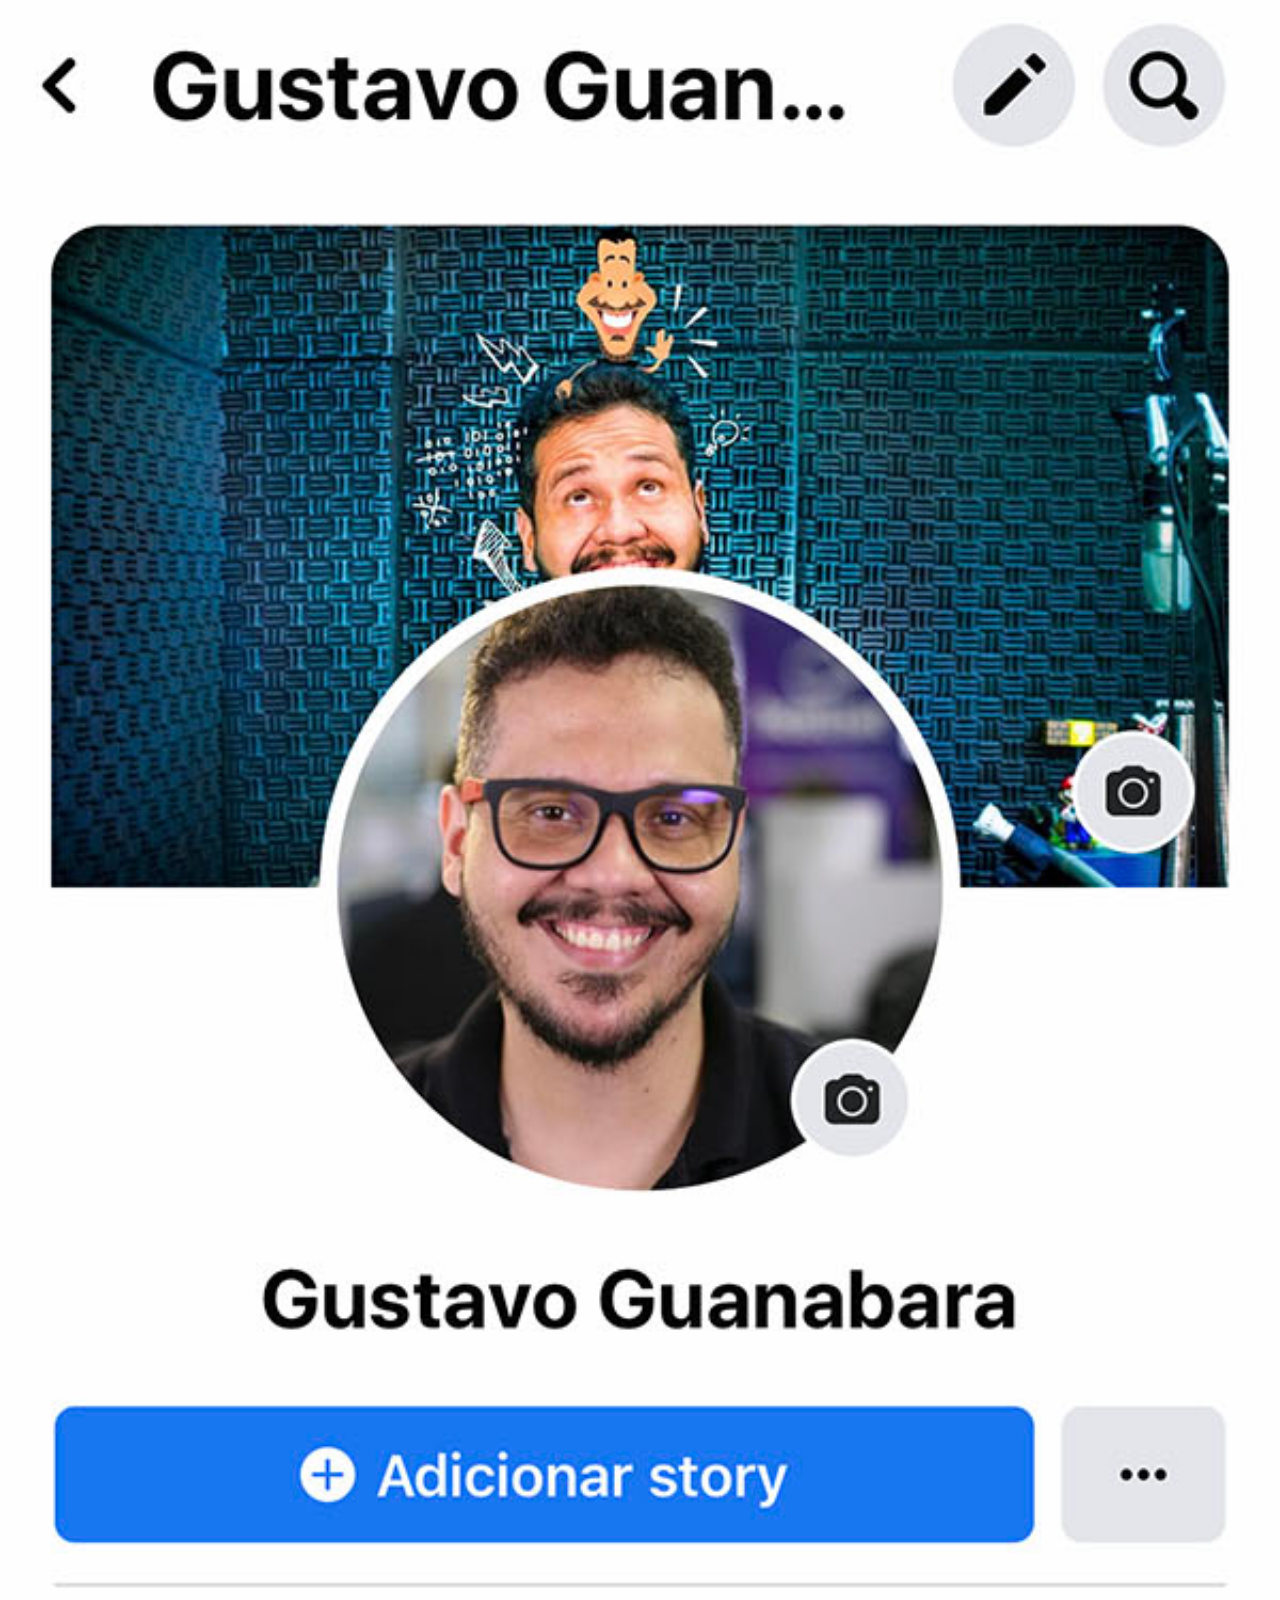
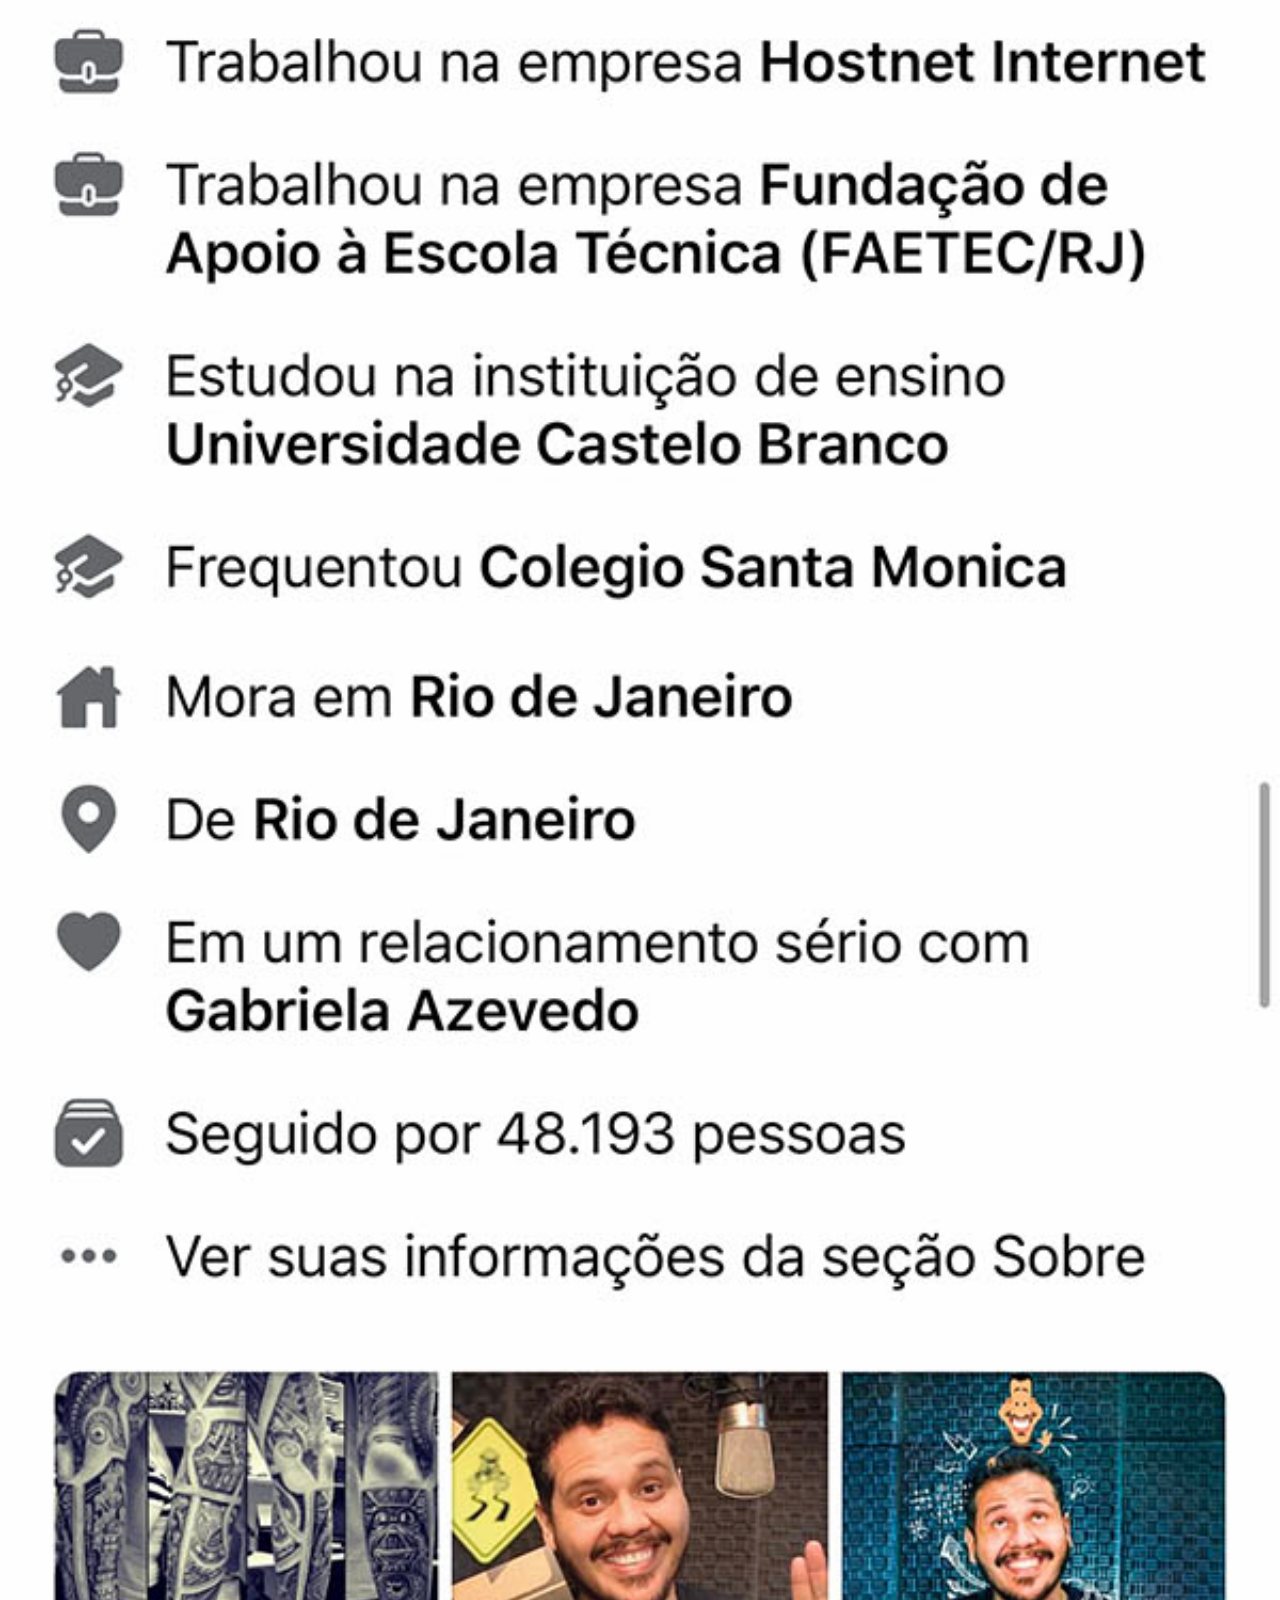
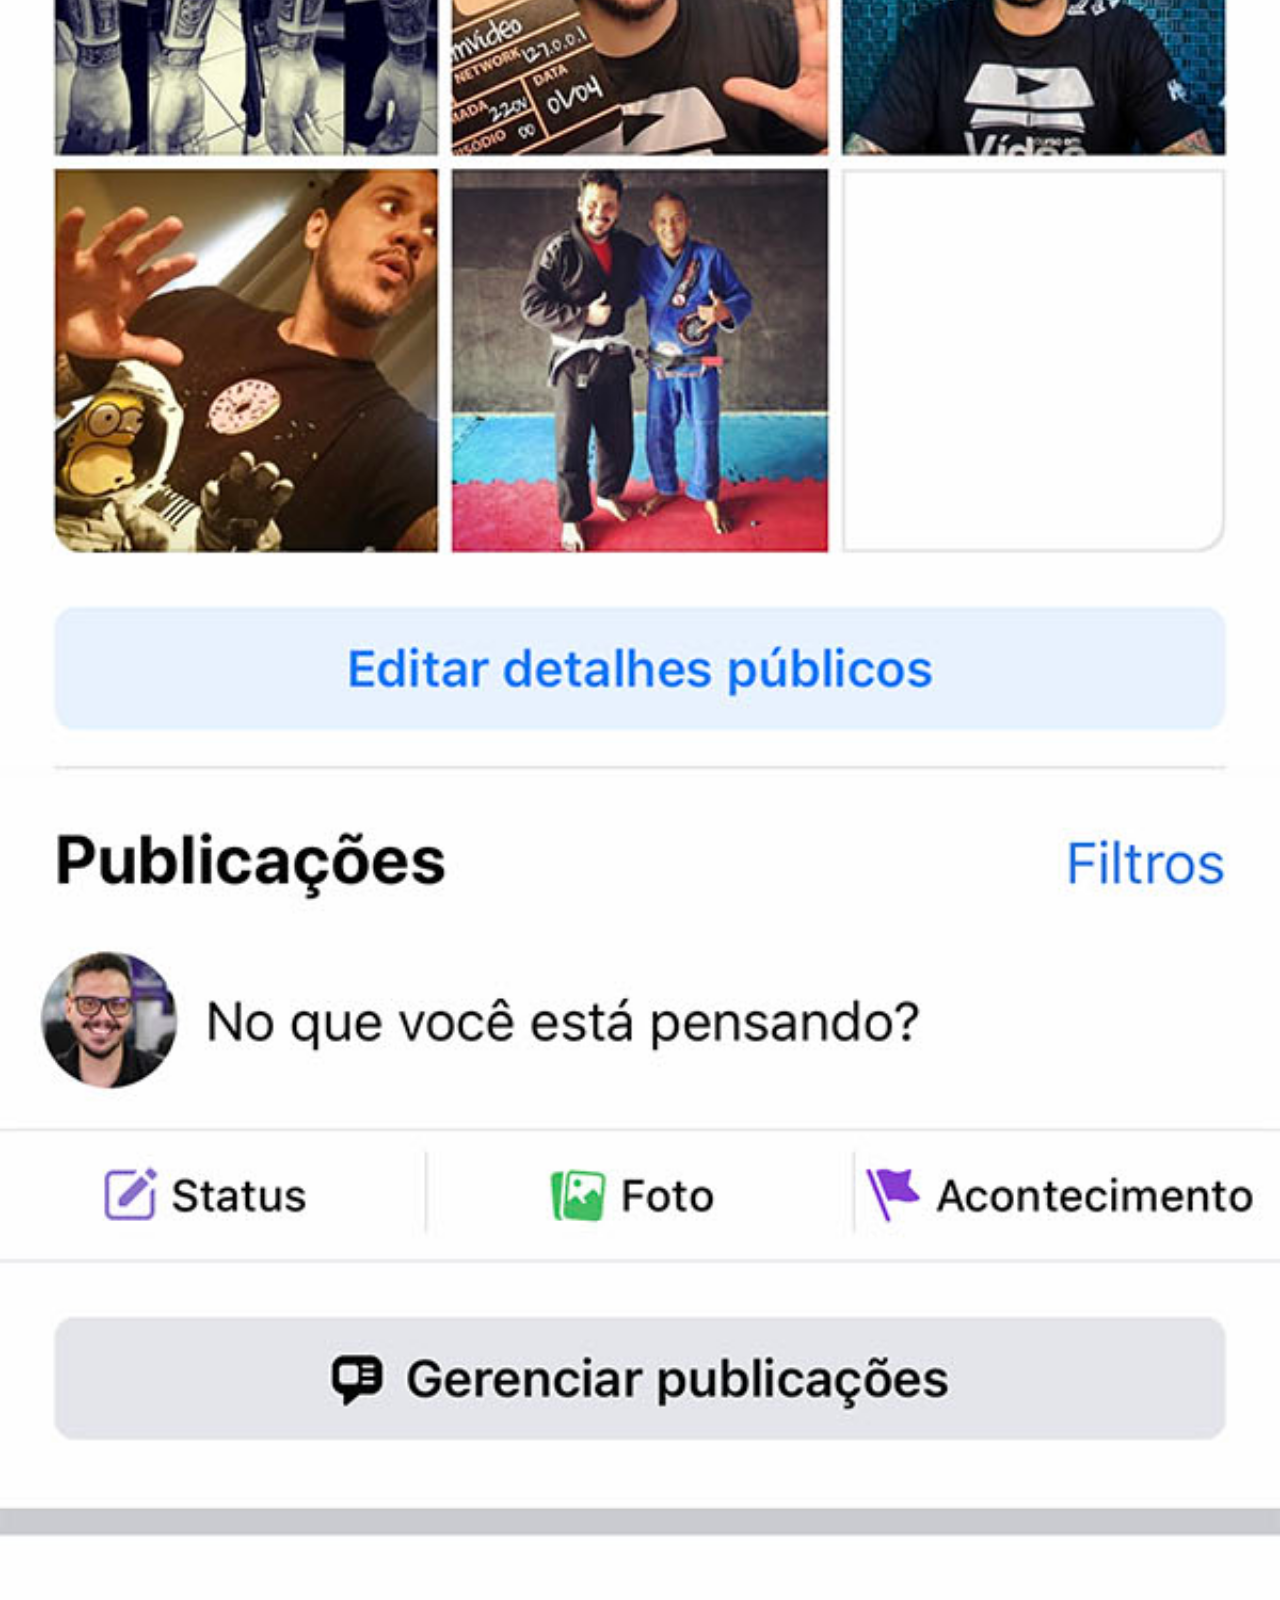
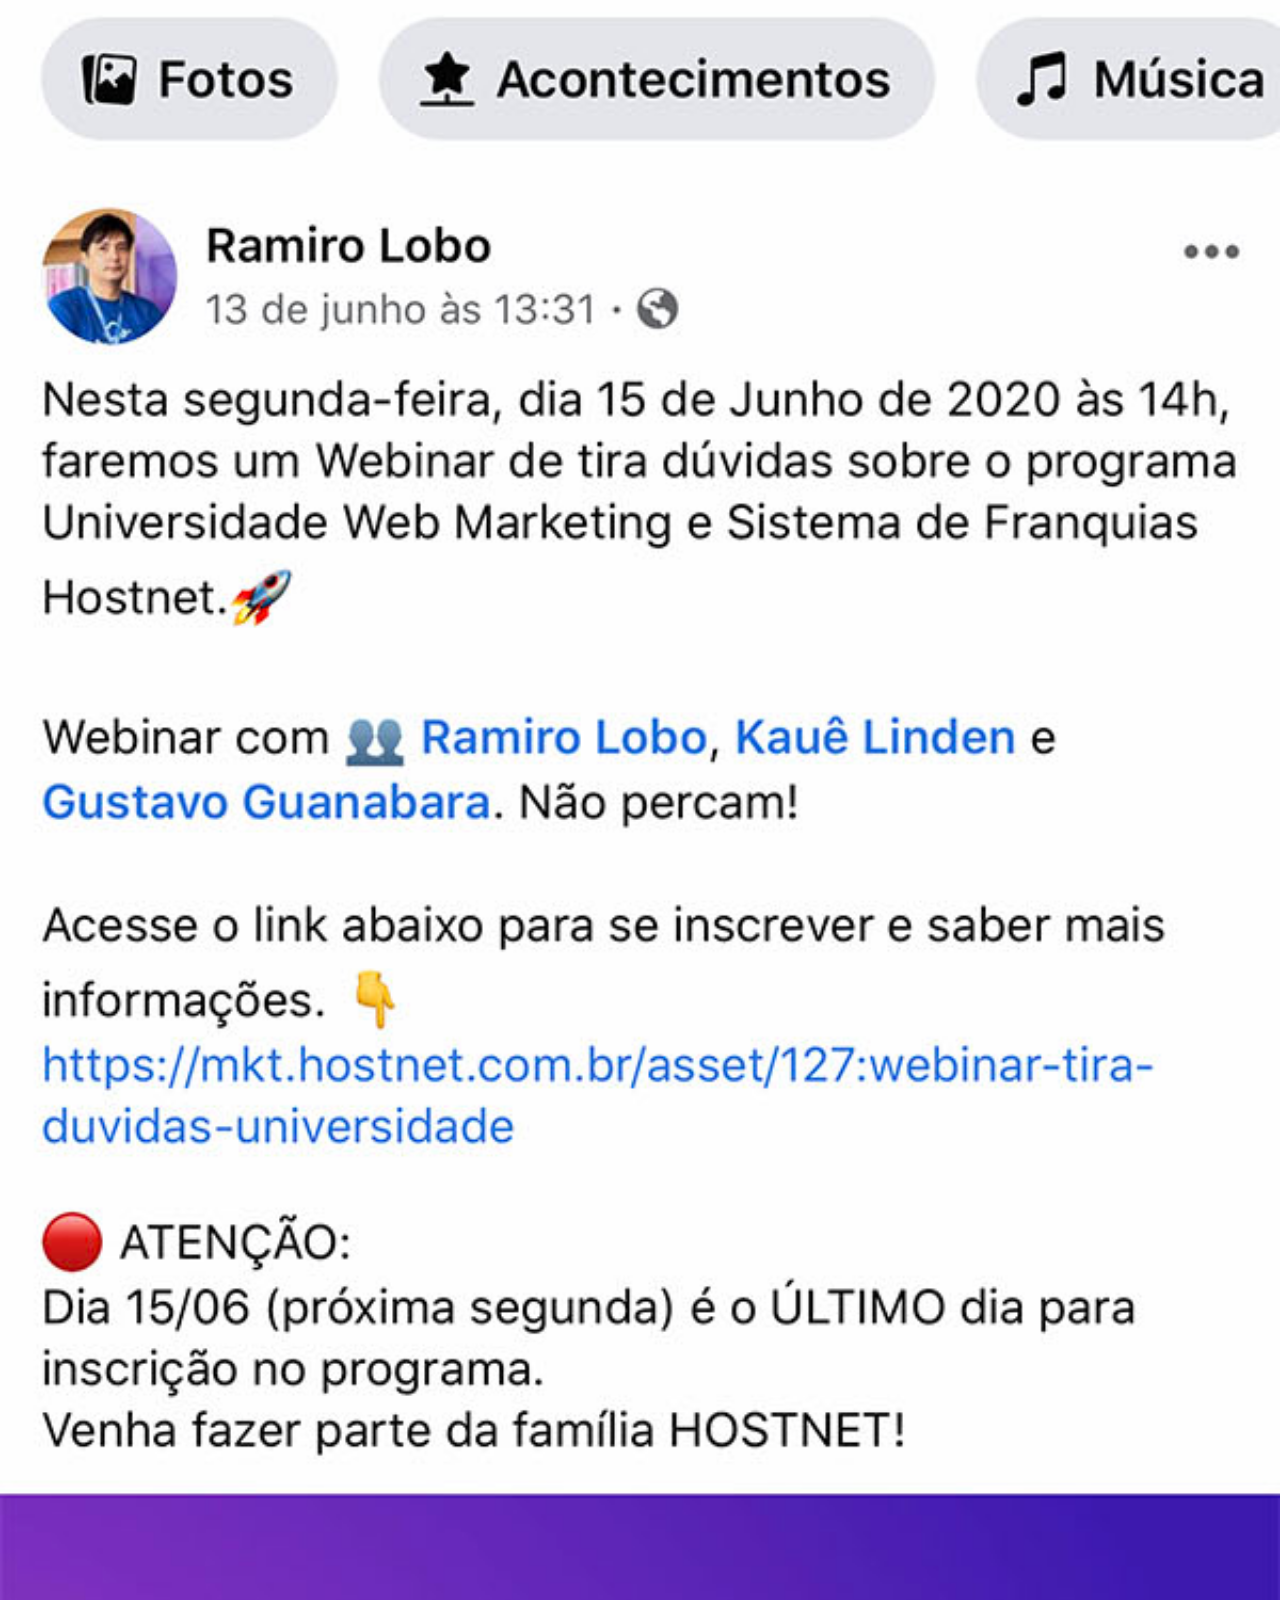
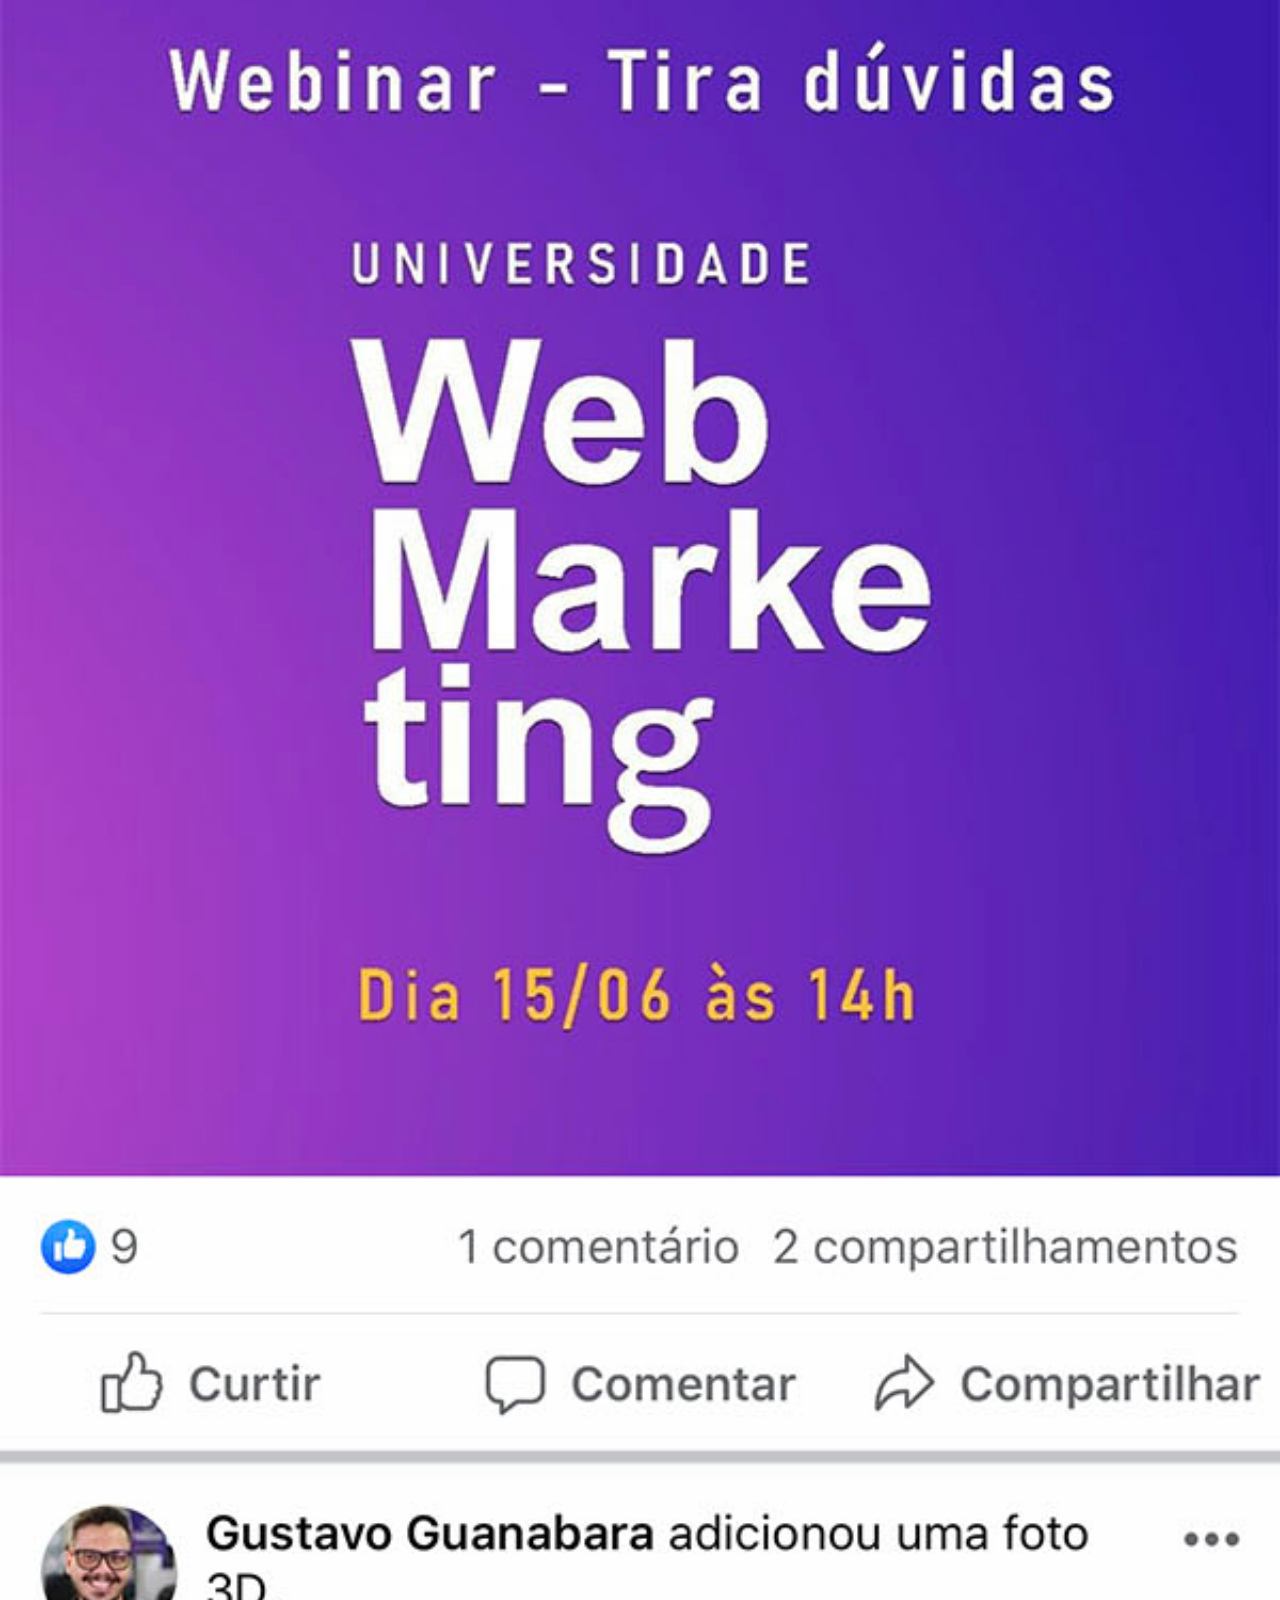
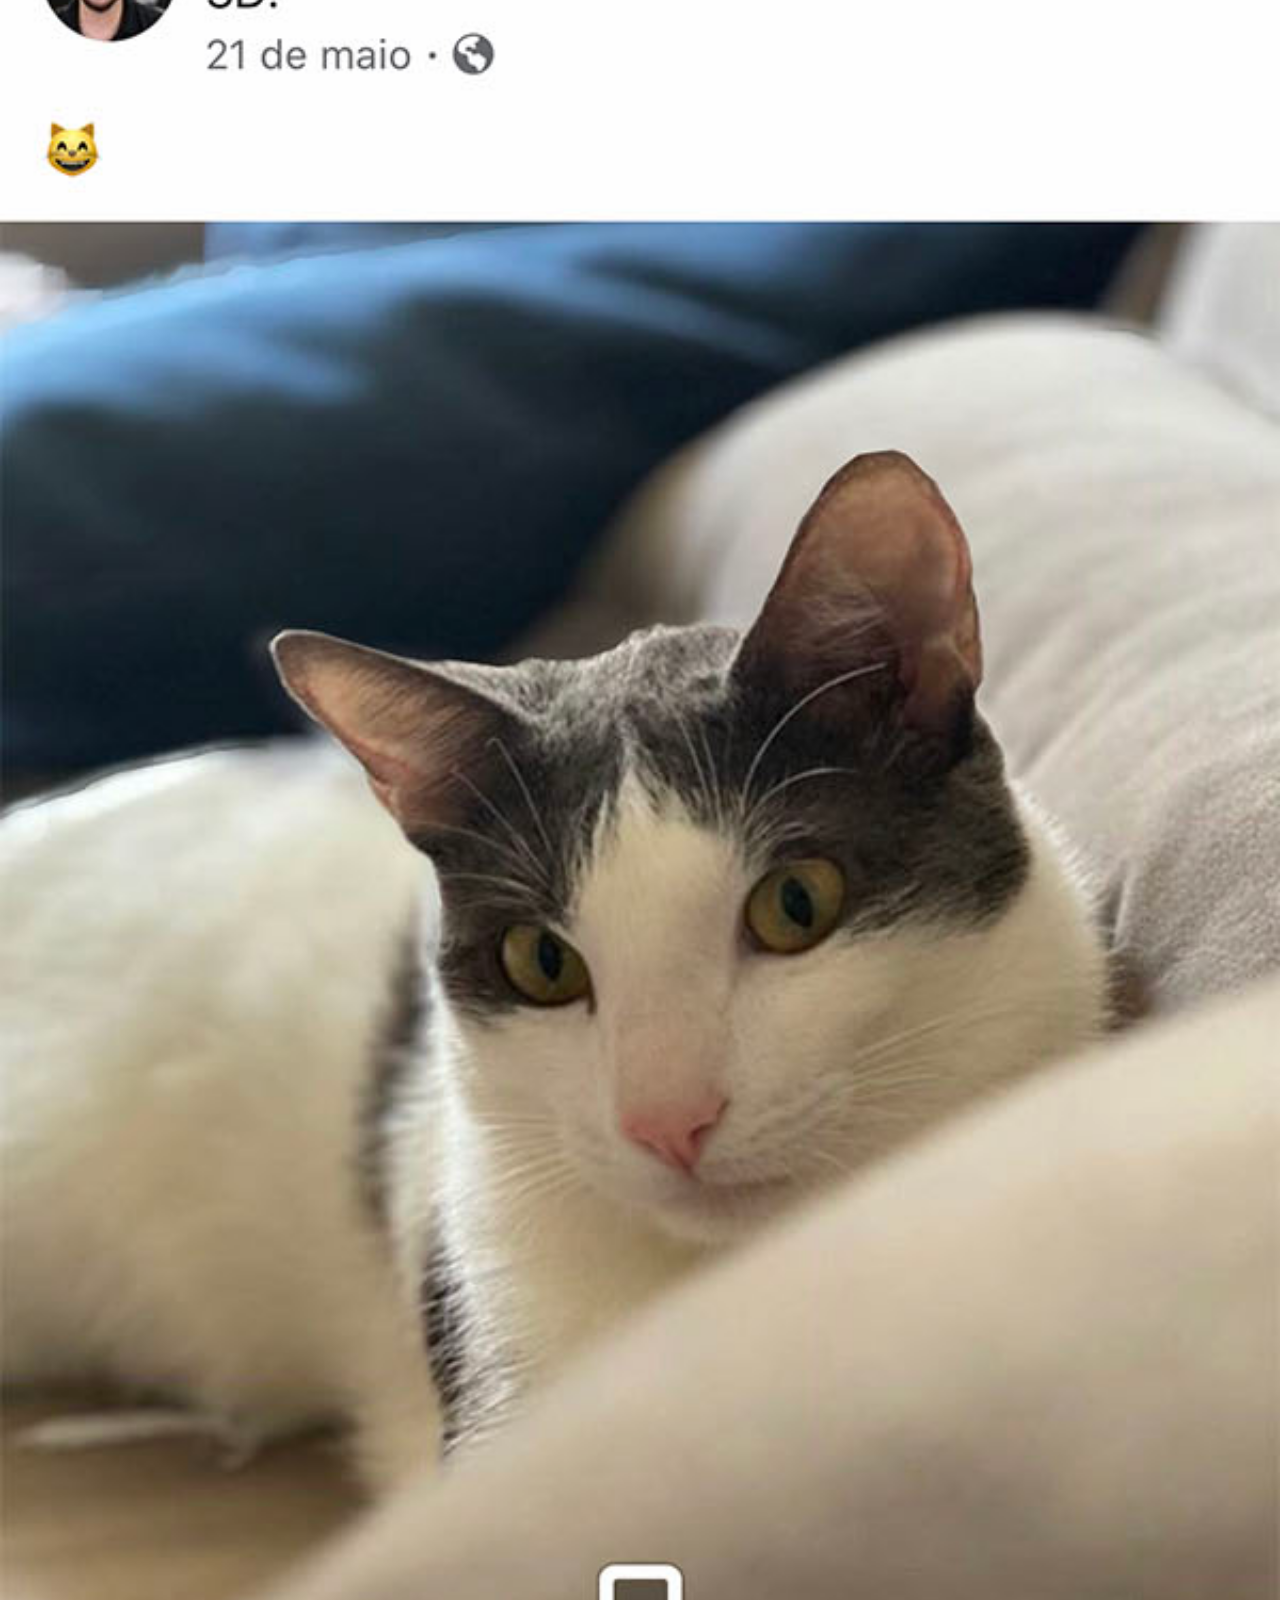
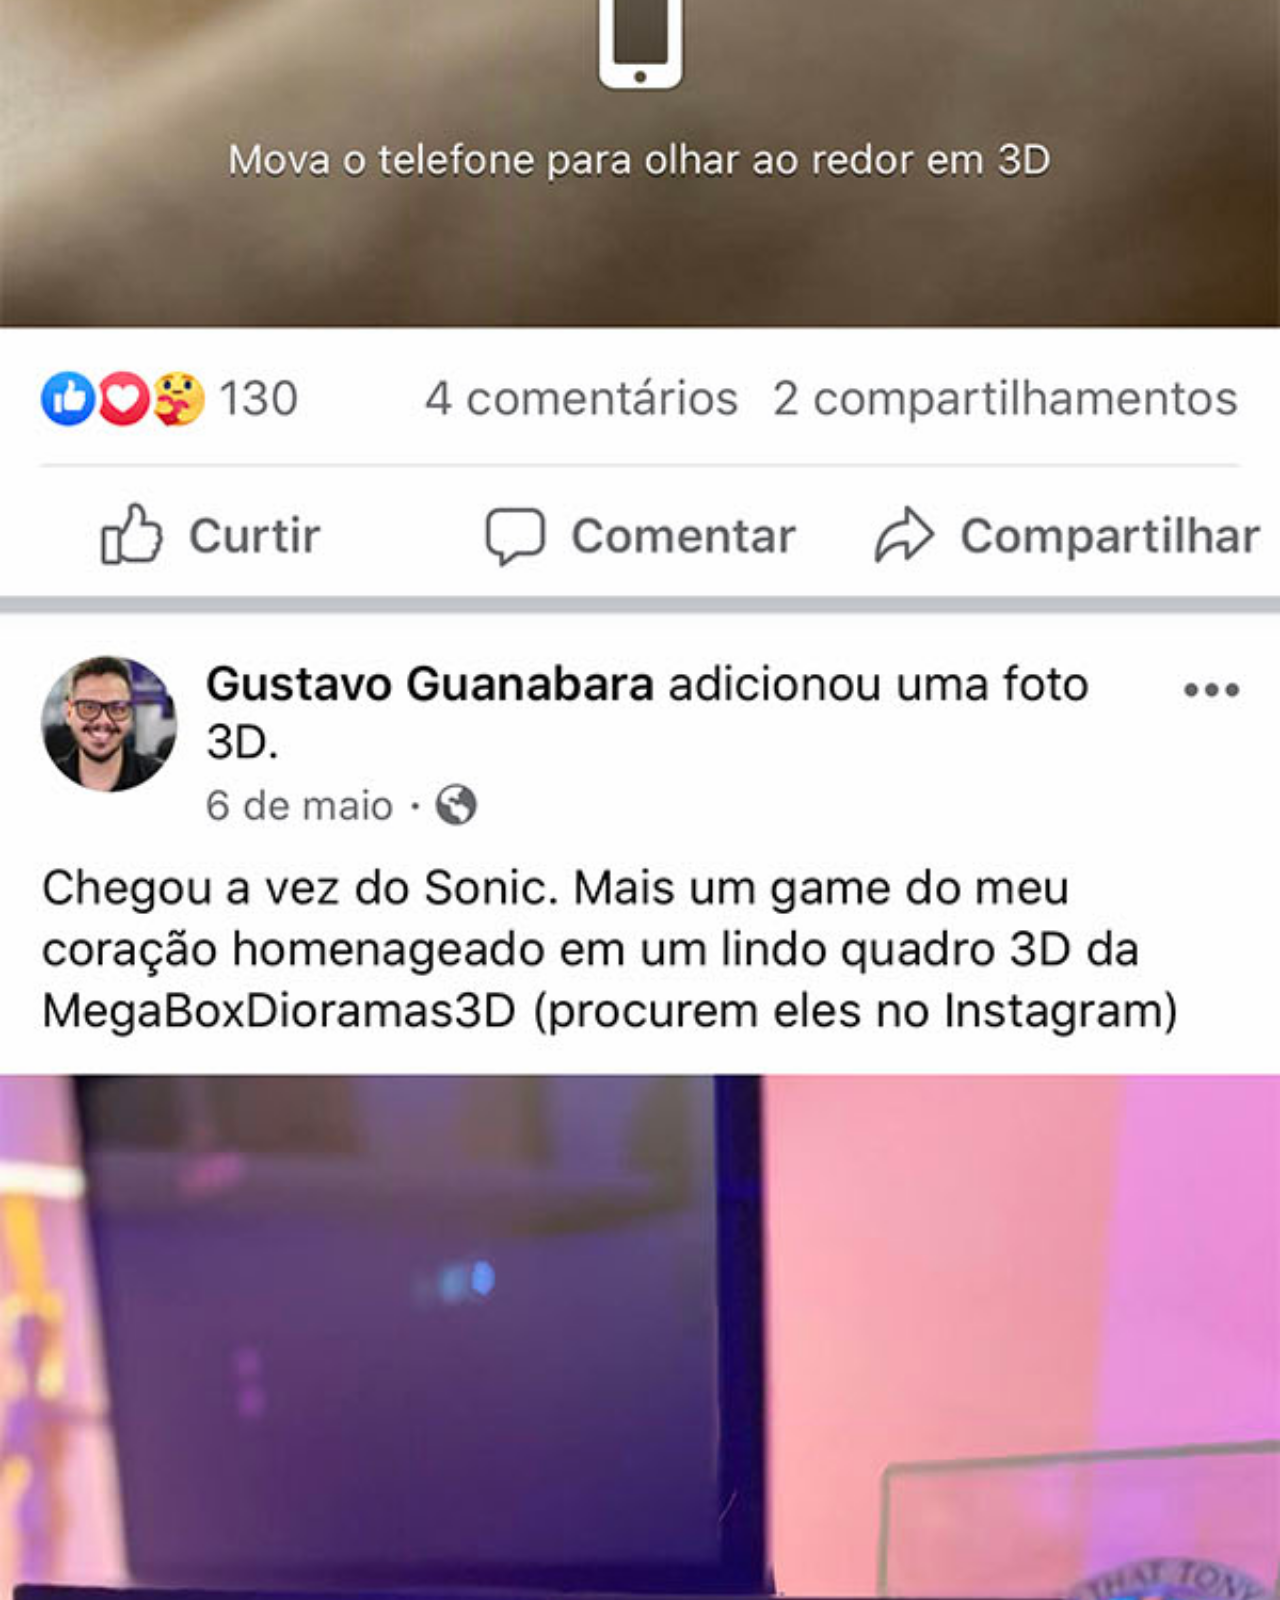
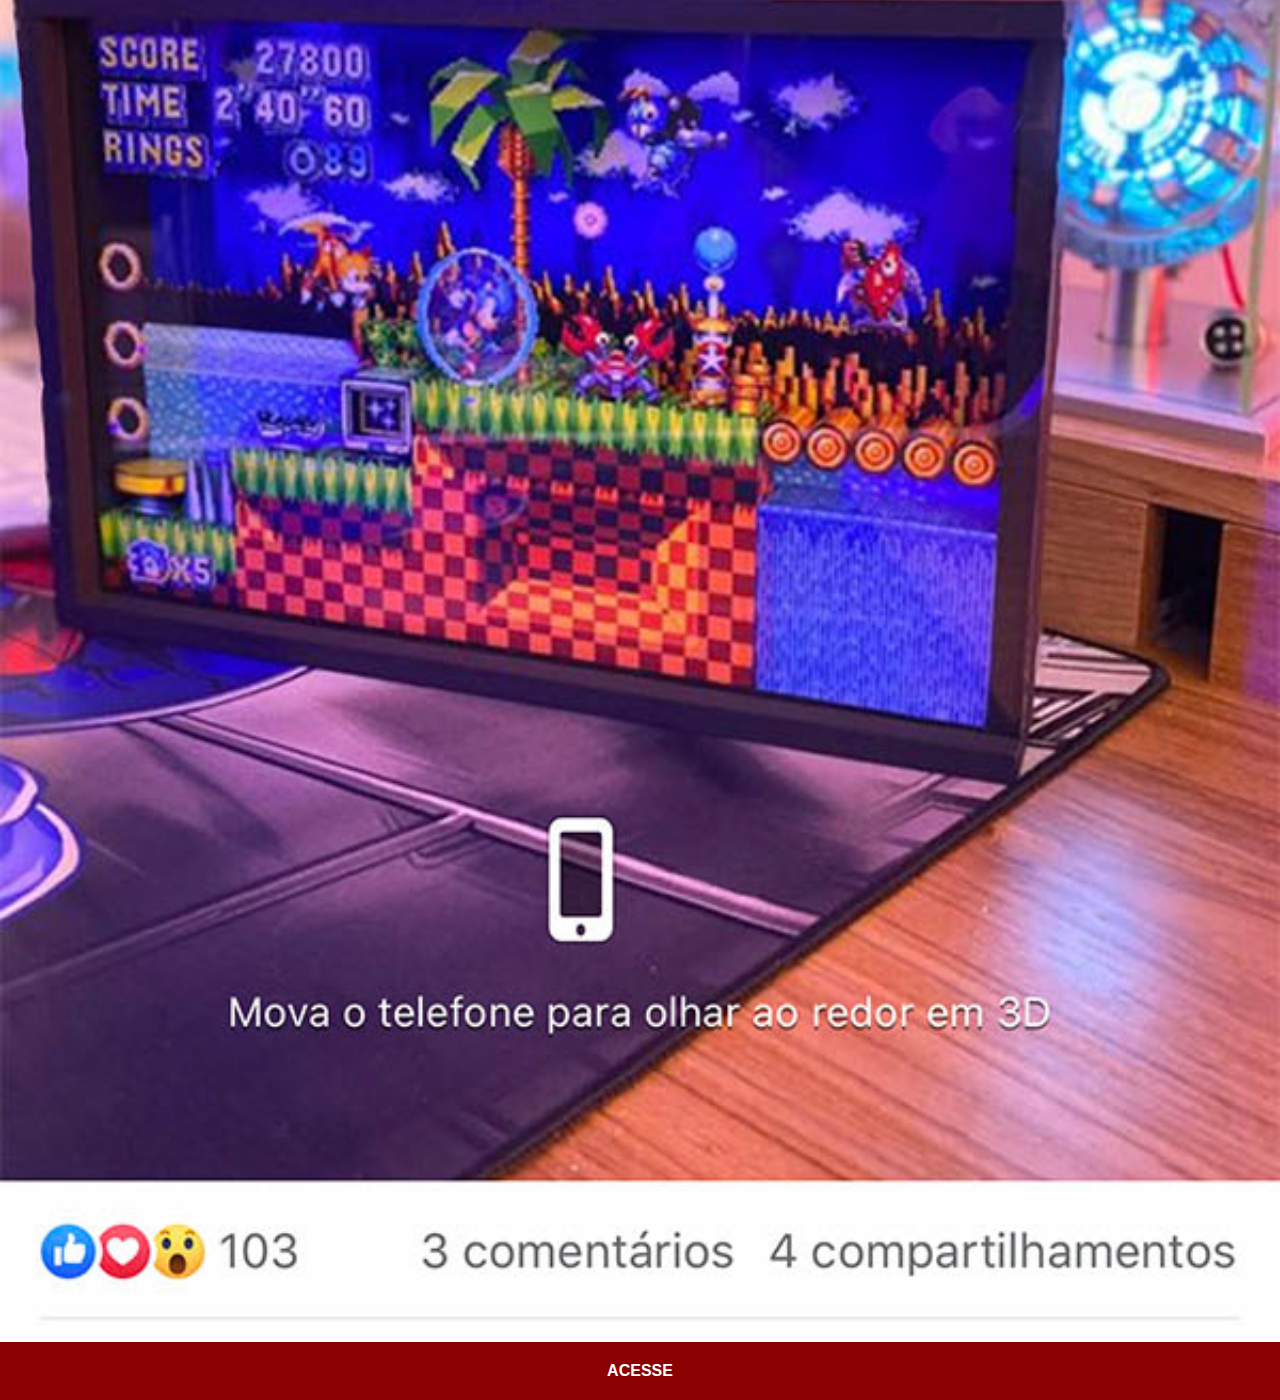
==== facebook.html @ 419787a9 "." ====
<!DOCTYPE html>
<html lang="pt-br">
<head>
    <meta charset="UTF-8">
    <meta name="viewport" content="width=device-width, initial-scale=1.0">
    <title>Facebook</title>
    <link rel="stylesheet" href="estilos/social.css">
</head>
<body>
    <img src="imagens/tela-facebook.jpg" alt="Facebook">
    <a href="https://pt-br.facebook.com/">ACESSE</a>
    
</body>
</html>
---- estilos/social.css ----
@charset "UTF-8";
*{
    margin: 0px;
    padding: 0px;
    font-family: Arial, Helvetica, sans-serif;
}
::-webkit-scrollbar{
    width: 0px;
    height: 0px;
}
img{
    width: 100vw;
}
a{
    display: block;
    background-color: darkred;
    text-align: center;
    padding: 20px;
    font-weight: bolder;
    text-decoration: none;
    color: white;
}
a:hover{
    background-color: red;
}
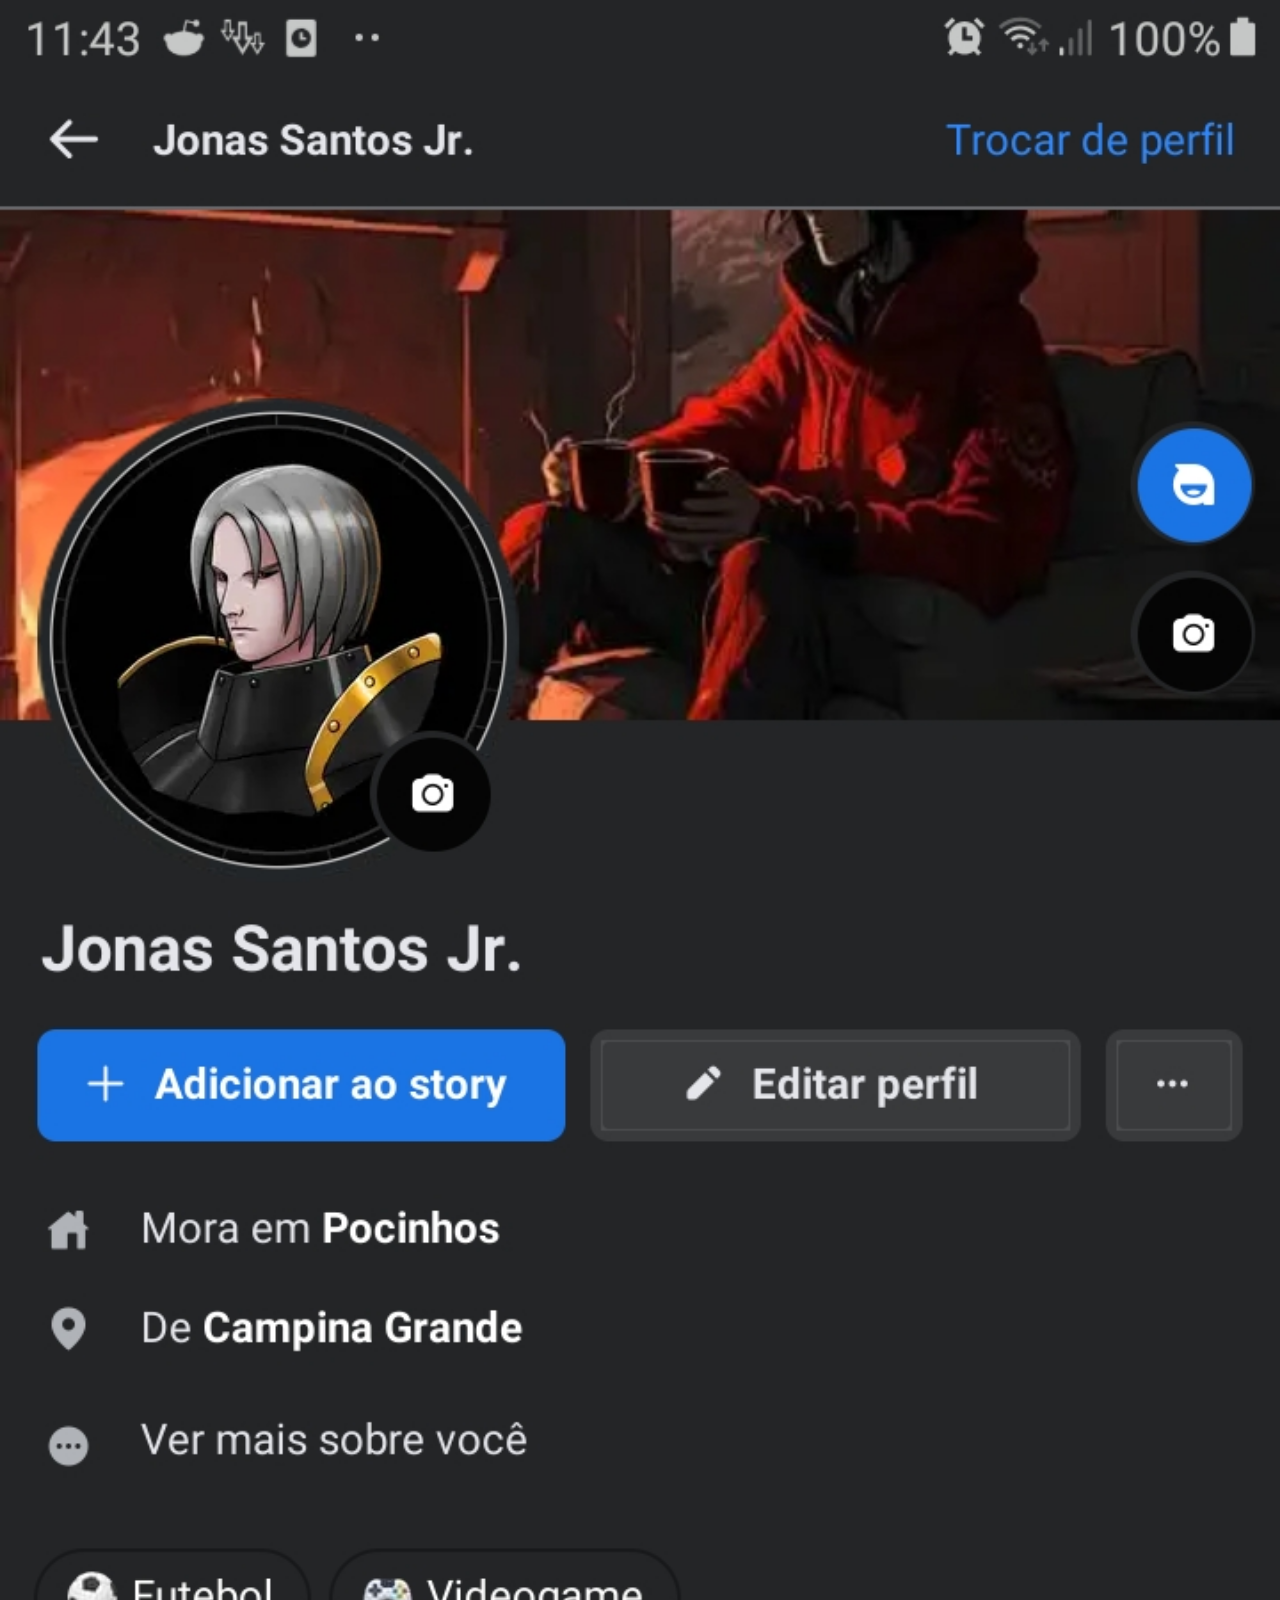
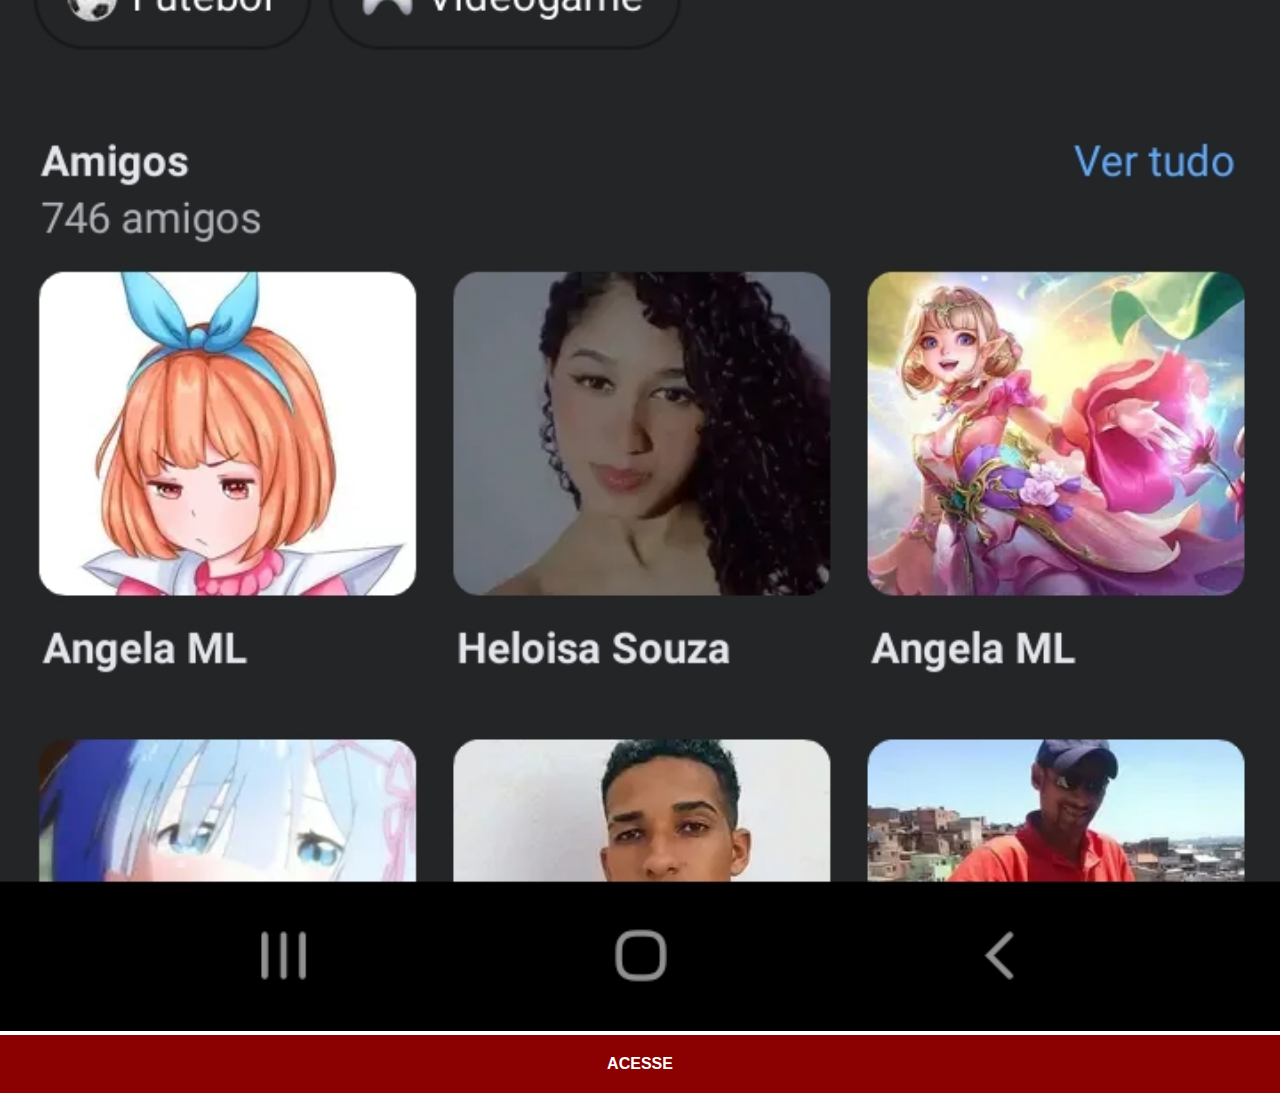
==== commit ef6ac21d: "Colocando imagens" ====
--- a/facebook.html
+++ b/facebook.html
@@ -7,7 +7,7 @@
     <link rel="stylesheet" href="estilos/social.css">
 </head>
 <body>
-    <img src="imagens/tela-facebook.jpg" alt="Facebook">
+    <img src="imagens/Screenshot_20230706-114357_Lite.jpg" alt="Facebook">
     <a href="https://pt-br.facebook.com/">ACESSE</a>
     
 </body>
